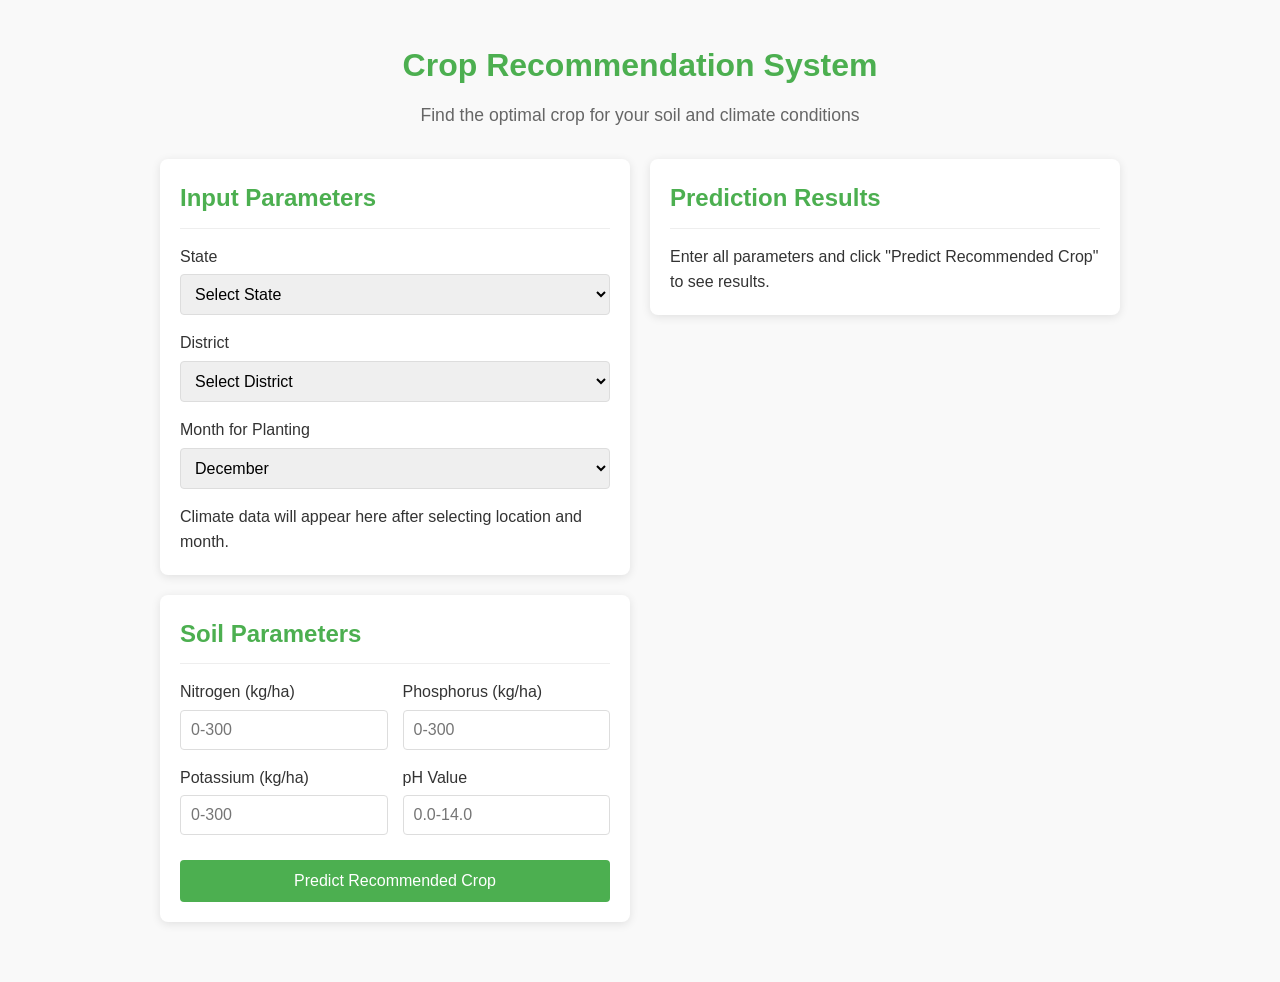
==== index.html @ c97e52af "Add files via upload" ====
<!DOCTYPE html>
<html lang="en">
<head>
    <meta charset="UTF-8">
    <meta name="viewport" content="width=device-width, initial-scale=1.0">
    <title>Crop Recommendation System</title>
    <link rel="stylesheet" href="https://cdnjs.cloudflare.com/ajax/libs/font-awesome/5.15.4/css/all.min.css">
    <style>
        :root {
            --primary-color: #4CAF50;
            --secondary-color: #2E7D32;
            --light-color: #E8F5E9;
            --dark-color: #1B5E20;
            --gray-color: #f5f5f5;
            --text-color: #333;
            --border-radius: 8px;
            --shadow: 0 2px 10px rgba(0, 0, 0, 0.1);
        }

        * {
            box-sizing: border-box;
            margin: 0;
            padding: 0;
        }

        body {
            font-family: 'Segoe UI', Tahoma, Geneva, Verdana, sans-serif;
            line-height: 1.6;
            color: var(--text-color);
            background-color: #f9f9f9;
            padding: 20px;
        }

        .container {
            max-width: 1000px;
            margin: 0 auto;
            padding: 20px;
        }

        header {
            text-align: center;
            margin-bottom: 30px;
        }

        header h1 {
            color: var(--primary-color);
            margin-bottom: 10px;
        }

        header p {
            color: #666;
            font-size: 1.1rem;
        }

        .main-content {
            display: flex;
            flex-wrap: wrap;
            gap: 20px;
        }

        .input-section, .result-section {
            flex: 1;
            min-width: 300px;
        }

        .card {
            background-color: white;
            border-radius: var(--border-radius);
            box-shadow: var(--shadow);
            padding: 20px;
            margin-bottom: 20px;
        }

        .card h2 {
            color: var(--primary-color);
            margin-bottom: 15px;
            padding-bottom: 10px;
            border-bottom: 1px solid #eee;
        }

        .form-group {
            margin-bottom: 15px;
        }

        label {
            display: block;
            margin-bottom: 5px;
            font-weight: 500;
        }

        input, select {
            width: 100%;
            padding: 10px;
            border: 1px solid #ddd;
            border-radius: 4px;
            font-size: 1rem;
        }

        input:focus, select:focus {
            outline: none;
            border-color: var(--primary-color);
            box-shadow: 0 0 0 2px rgba(76, 175, 80, 0.2);
        }

        .form-row {
            display: flex;
            gap: 15px;
        }

        .form-row .form-group {
            flex: 1;
        }

        button {
            background-color: var(--primary-color);
            color: white;
            border: none;
            padding: 12px 20px;
            font-size: 1rem;
            font-weight: 500;
            border-radius: 4px;
            cursor: pointer;
            transition: background-color 0.2s;
            width: 100%;
            margin-top: 10px;
        }

        button:hover {
            background-color: var(--secondary-color);
        }

        #loading {
            display: none;
            text-align: center;
            margin: 20px 0;
        }

        .spinner {
            border: 4px solid rgba(0, 0, 0, 0.1);
            border-radius: 50%;
            border-top: 4px solid var(--primary-color);
            width: 40px;
            height: 40px;
            animation: spin 1s linear infinite;
            margin: 0 auto;
        }

        @keyframes spin {
            0% { transform: rotate(0deg); }
            100% { transform: rotate(360deg); }
        }

        .climate-card {
            background-color: var(--light-color);
            border-radius: var(--border-radius);
            padding: 15px;
            margin-top: 15px;
        }

        .climate-card h3 {
            color: var(--secondary-color);
            margin-bottom: 10px;
            font-size: 1.1rem;
        }

        .climate-info {
            display: flex;
            flex-wrap: wrap;
            gap: 15px;
        }

        .climate-item {
            flex: 1;
            min-width: 100px;
            padding: 10px;
            background-color: white;
            border-radius: 4px;
            box-shadow: 0 1px 3px rgba(0, 0, 0, 0.1);
            display: flex;
            align-items: center;
            gap: 10px;
        }

        .climate-item i {
            color: var(--primary-color);
            font-size: 1.2rem;
        }

        .result-card {
            background-color: white;
            border-radius: var(--border-radius);
            box-shadow: var(--shadow);
            padding: 20px;
            text-align: center;
        }

        .crop-result {
            margin: 20px 0;
        }

        .crop-result i {
            color: var(--primary-color);
            font-size: 3rem;
            margin-bottom: 10px;
        }

        .crop-result h3 {
            color: var(--secondary-color);
            font-size: 1.5rem;
        }

        .climate-summary {
            background-color: var(--gray-color);
            border-radius: var(--border-radius);
            padding: 15px;
            text-align: left;
        }

        .climate-summary p {
            margin-bottom: 10px;
            font-weight: 500;
        }

        .climate-summary ul {
            list-style-type: none;
        }

        .climate-summary li {
            margin-bottom: 5px;
            display: flex;
            justify-content: space-between;
        }

        .error {
            color: #d32f2f;
            background-color: #ffebee;
            padding: 10px;
            border-radius: 4px;
            margin-top: 10px;
        }

        @media (max-width: 768px) {
            .main-content {
                flex-direction: column;
            }
            
            .input-section, .result-section {
                width: 100%;
            }
        }
    </style>
</head>
<body>
    <div class="container">
        <header>
            <h1>Crop Recommendation System</h1>
            <p>Find the optimal crop for your soil and climate conditions</p>
        </header>

        <div class="main-content">
            <div class="input-section">
                <div class="card">
                    <h2>Input Parameters</h2>
                    
                    <div class="form-group">
                        <label for="state">State</label>
                        <select id="state" required>
                            <option value="">Select State</option>
                            <option value="Andhra Pradesh">Andhra Pradesh</option>
                            <option value="Assam">Assam</option>
                            <option value="Bihar">Bihar</option>
                            <option value="Chhattisgarh">Chhattisgarh</option>
                            <option value="Gujarat">Gujarat</option>
                            <option value="Haryana">Haryana</option>
                            <option value="Karnataka">Karnataka</option>
                            <option value="Kerala">Kerala</option>
                            <option value="Madhya Pradesh">Madhya Pradesh</option>
                            <option value="Maharashtra">Maharashtra</option>
                            <option value="Odisha">Odisha</option>
                            <option value="Punjab">Punjab</option>
                            <option value="Rajasthan">Rajasthan</option>
                            <option value="Tamil Nadu">Tamil Nadu</option>
                            <option value="Telangana">Telangana</option>
                            <option value="Uttar Pradesh">Uttar Pradesh</option>
                            <option value="West Bengal">West Bengal</option>
                        </select>
                    </div>
                    
                    <div class="form-group">
                        <label for="district">District</label>
                        <select id="district" required>
                            <option value="">Select District</option>
                            <!-- Will be populated based on state -->
                            <option value="Sample District">Sample District</option>
                        </select>
                    </div>
                    
                    <div class="form-group">
                        <label for="month">Month for Planting</label>
                        <select id="month" required>
                            <!-- Populated via JavaScript -->
                        </select>
                    </div>
                    
                    <div id="climate-info">
                        <!-- Climate information will be displayed here -->
                        <p>Climate data will appear here after selecting location and month.</p>
                    </div>
                </div>
                
                <div class="card">
                    <h2>Soil Parameters</h2>
                    
                    <div class="form-row">
                        <div class="form-group">
                            <label for="nitrogen">Nitrogen (kg/ha)</label>
                            <input type="number" id="nitrogen" min="0" max="300" placeholder="0-300" required>
                        </div>
                        
                        <div class="form-group">
                            <label for="phosphorus">Phosphorus (kg/ha)</label>
                            <input type="number" id="phosphorus" min="0" max="300" placeholder="0-300" required>
                        </div>
                    </div>
                    
                    <div class="form-row">
                        <div class="form-group">
                            <label for="potassium">Potassium (kg/ha)</label>
                            <input type="number" id="potassium" min="0" max="300" placeholder="0-300" required>
                        </div>
                        
                        <div class="form-group">
                            <label for="ph">pH Value</label>
                            <input type="number" id="ph" min="0" max="14" step="0.1" placeholder="0.0-14.0" required>
                        </div>
                    </div>
                    
                    <button id="predict-btn">Predict Recommended Crop</button>
                </div>
            </div>
            
            <div class="result-section">
                <div class="card">
                    <h2>Prediction Results</h2>
                    
                    <div id="loading">
                        <div class="spinner"></div>
                        <p>Analyzing your inputs...</p>
                    </div>
                    
                    <div id="result">
                        <!-- Results will be displayed here -->
                        <p>Enter all parameters and click "Predict Recommended Crop" to see results.</p>
                    </div>
                </div>
            </div>
        </div>
    </div>

    <script src="script.js"></script>
</body>
</html>
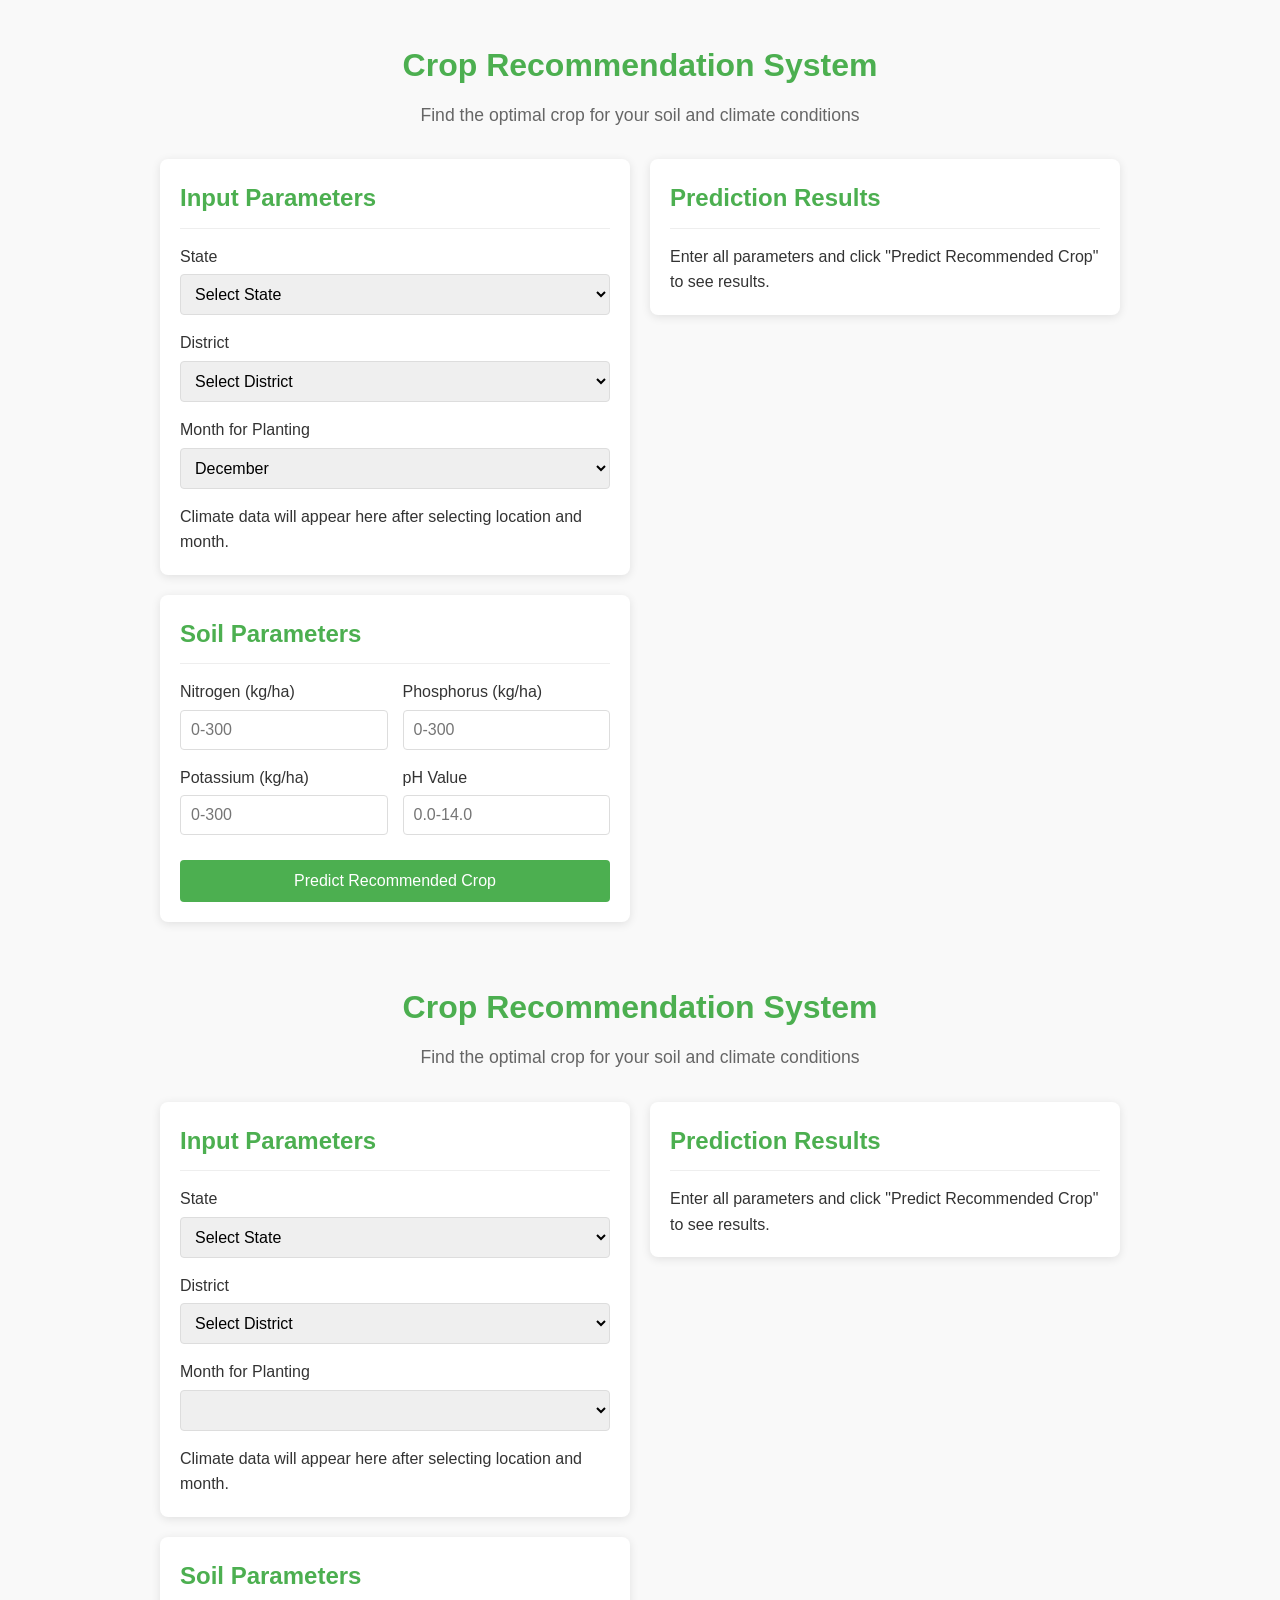
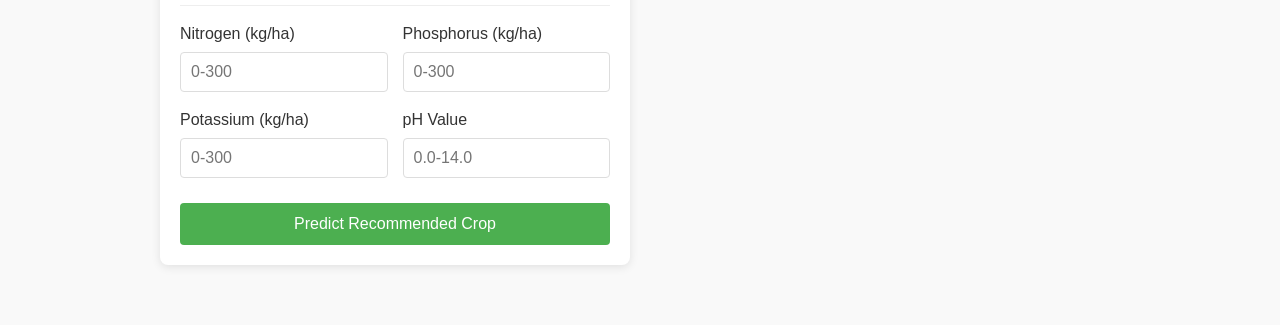
==== commit caf400bd: "Resolved merge conflicts in frontend files" ====
--- a/index.html
+++ b/index.html
@@ -1,362 +1,726 @@
-<!DOCTYPE html>
-<html lang="en">
-<head>
-    <meta charset="UTF-8">
-    <meta name="viewport" content="width=device-width, initial-scale=1.0">
-    <title>Crop Recommendation System</title>
-    <link rel="stylesheet" href="https://cdnjs.cloudflare.com/ajax/libs/font-awesome/5.15.4/css/all.min.css">
-    <style>
-        :root {
-            --primary-color: #4CAF50;
-            --secondary-color: #2E7D32;
-            --light-color: #E8F5E9;
-            --dark-color: #1B5E20;
-            --gray-color: #f5f5f5;
-            --text-color: #333;
-            --border-radius: 8px;
-            --shadow: 0 2px 10px rgba(0, 0, 0, 0.1);
-        }
-
-        * {
-            box-sizing: border-box;
-            margin: 0;
-            padding: 0;
-        }
-
-        body {
-            font-family: 'Segoe UI', Tahoma, Geneva, Verdana, sans-serif;
-            line-height: 1.6;
-            color: var(--text-color);
-            background-color: #f9f9f9;
-            padding: 20px;
-        }
-
-        .container {
-            max-width: 1000px;
-            margin: 0 auto;
-            padding: 20px;
-        }
-
-        header {
-            text-align: center;
-            margin-bottom: 30px;
-        }
-
-        header h1 {
-            color: var(--primary-color);
-            margin-bottom: 10px;
-        }
-
-        header p {
-            color: #666;
-            font-size: 1.1rem;
-        }
-
-        .main-content {
-            display: flex;
-            flex-wrap: wrap;
-            gap: 20px;
-        }
-
-        .input-section, .result-section {
-            flex: 1;
-            min-width: 300px;
-        }
-
-        .card {
-            background-color: white;
-            border-radius: var(--border-radius);
-            box-shadow: var(--shadow);
-            padding: 20px;
-            margin-bottom: 20px;
-        }
-
-        .card h2 {
-            color: var(--primary-color);
-            margin-bottom: 15px;
-            padding-bottom: 10px;
-            border-bottom: 1px solid #eee;
-        }
-
-        .form-group {
-            margin-bottom: 15px;
-        }
-
-        label {
-            display: block;
-            margin-bottom: 5px;
-            font-weight: 500;
-        }
-
-        input, select {
-            width: 100%;
-            padding: 10px;
-            border: 1px solid #ddd;
-            border-radius: 4px;
-            font-size: 1rem;
-        }
-
-        input:focus, select:focus {
-            outline: none;
-            border-color: var(--primary-color);
-            box-shadow: 0 0 0 2px rgba(76, 175, 80, 0.2);
-        }
-
-        .form-row {
-            display: flex;
-            gap: 15px;
-        }
-
-        .form-row .form-group {
-            flex: 1;
-        }
-
-        button {
-            background-color: var(--primary-color);
-            color: white;
-            border: none;
-            padding: 12px 20px;
-            font-size: 1rem;
-            font-weight: 500;
-            border-radius: 4px;
-            cursor: pointer;
-            transition: background-color 0.2s;
-            width: 100%;
-            margin-top: 10px;
-        }
-
-        button:hover {
-            background-color: var(--secondary-color);
-        }
-
-        #loading {
-            display: none;
-            text-align: center;
-            margin: 20px 0;
-        }
-
-        .spinner {
-            border: 4px solid rgba(0, 0, 0, 0.1);
-            border-radius: 50%;
-            border-top: 4px solid var(--primary-color);
-            width: 40px;
-            height: 40px;
-            animation: spin 1s linear infinite;
-            margin: 0 auto;
-        }
-
-        @keyframes spin {
-            0% { transform: rotate(0deg); }
-            100% { transform: rotate(360deg); }
-        }
-
-        .climate-card {
-            background-color: var(--light-color);
-            border-radius: var(--border-radius);
-            padding: 15px;
-            margin-top: 15px;
-        }
-
-        .climate-card h3 {
-            color: var(--secondary-color);
-            margin-bottom: 10px;
-            font-size: 1.1rem;
-        }
-
-        .climate-info {
-            display: flex;
-            flex-wrap: wrap;
-            gap: 15px;
-        }
-
-        .climate-item {
-            flex: 1;
-            min-width: 100px;
-            padding: 10px;
-            background-color: white;
-            border-radius: 4px;
-            box-shadow: 0 1px 3px rgba(0, 0, 0, 0.1);
-            display: flex;
-            align-items: center;
-            gap: 10px;
-        }
-
-        .climate-item i {
-            color: var(--primary-color);
-            font-size: 1.2rem;
-        }
-
-        .result-card {
-            background-color: white;
-            border-radius: var(--border-radius);
-            box-shadow: var(--shadow);
-            padding: 20px;
-            text-align: center;
-        }
-
-        .crop-result {
-            margin: 20px 0;
-        }
-
-        .crop-result i {
-            color: var(--primary-color);
-            font-size: 3rem;
-            margin-bottom: 10px;
-        }
-
-        .crop-result h3 {
-            color: var(--secondary-color);
-            font-size: 1.5rem;
-        }
-
-        .climate-summary {
-            background-color: var(--gray-color);
-            border-radius: var(--border-radius);
-            padding: 15px;
-            text-align: left;
-        }
-
-        .climate-summary p {
-            margin-bottom: 10px;
-            font-weight: 500;
-        }
-
-        .climate-summary ul {
-            list-style-type: none;
-        }
-
-        .climate-summary li {
-            margin-bottom: 5px;
-            display: flex;
-            justify-content: space-between;
-        }
-
-        .error {
-            color: #d32f2f;
-            background-color: #ffebee;
-            padding: 10px;
-            border-radius: 4px;
-            margin-top: 10px;
-        }
-
-        @media (max-width: 768px) {
-            .main-content {
-                flex-direction: column;
-            }
-            
-            .input-section, .result-section {
-                width: 100%;
-            }
-        }
-    </style>
-</head>
-<body>
-    <div class="container">
-        <header>
-            <h1>Crop Recommendation System</h1>
-            <p>Find the optimal crop for your soil and climate conditions</p>
-        </header>
-
-        <div class="main-content">
-            <div class="input-section">
-                <div class="card">
-                    <h2>Input Parameters</h2>
-                    
-                    <div class="form-group">
-                        <label for="state">State</label>
-                        <select id="state" required>
-                            <option value="">Select State</option>
-                            <option value="Andhra Pradesh">Andhra Pradesh</option>
-                            <option value="Assam">Assam</option>
-                            <option value="Bihar">Bihar</option>
-                            <option value="Chhattisgarh">Chhattisgarh</option>
-                            <option value="Gujarat">Gujarat</option>
-                            <option value="Haryana">Haryana</option>
-                            <option value="Karnataka">Karnataka</option>
-                            <option value="Kerala">Kerala</option>
-                            <option value="Madhya Pradesh">Madhya Pradesh</option>
-                            <option value="Maharashtra">Maharashtra</option>
-                            <option value="Odisha">Odisha</option>
-                            <option value="Punjab">Punjab</option>
-                            <option value="Rajasthan">Rajasthan</option>
-                            <option value="Tamil Nadu">Tamil Nadu</option>
-                            <option value="Telangana">Telangana</option>
-                            <option value="Uttar Pradesh">Uttar Pradesh</option>
-                            <option value="West Bengal">West Bengal</option>
-                        </select>
-                    </div>
-                    
-                    <div class="form-group">
-                        <label for="district">District</label>
-                        <select id="district" required>
-                            <option value="">Select District</option>
-                            <!-- Will be populated based on state -->
-                            <option value="Sample District">Sample District</option>
-                        </select>
-                    </div>
-                    
-                    <div class="form-group">
-                        <label for="month">Month for Planting</label>
-                        <select id="month" required>
-                            <!-- Populated via JavaScript -->
-                        </select>
-                    </div>
-                    
-                    <div id="climate-info">
-                        <!-- Climate information will be displayed here -->
-                        <p>Climate data will appear here after selecting location and month.</p>
-                    </div>
-                </div>
-                
-                <div class="card">
-                    <h2>Soil Parameters</h2>
-                    
-                    <div class="form-row">
-                        <div class="form-group">
-                            <label for="nitrogen">Nitrogen (kg/ha)</label>
-                            <input type="number" id="nitrogen" min="0" max="300" placeholder="0-300" required>
-                        </div>
-                        
-                        <div class="form-group">
-                            <label for="phosphorus">Phosphorus (kg/ha)</label>
-                            <input type="number" id="phosphorus" min="0" max="300" placeholder="0-300" required>
-                        </div>
-                    </div>
-                    
-                    <div class="form-row">
-                        <div class="form-group">
-                            <label for="potassium">Potassium (kg/ha)</label>
-                            <input type="number" id="potassium" min="0" max="300" placeholder="0-300" required>
-                        </div>
-                        
-                        <div class="form-group">
-                            <label for="ph">pH Value</label>
-                            <input type="number" id="ph" min="0" max="14" step="0.1" placeholder="0.0-14.0" required>
-                        </div>
-                    </div>
-                    
-                    <button id="predict-btn">Predict Recommended Crop</button>
-                </div>
-            </div>
-            
-            <div class="result-section">
-                <div class="card">
-                    <h2>Prediction Results</h2>
-                    
-                    <div id="loading">
-                        <div class="spinner"></div>
-                        <p>Analyzing your inputs...</p>
-                    </div>
-                    
-                    <div id="result">
-                        <!-- Results will be displayed here -->
-                        <p>Enter all parameters and click "Predict Recommended Crop" to see results.</p>
-                    </div>
-                </div>
-            </div>
-        </div>
-    </div>
-
-    <script src="script.js"></script>
-</body>
+
+<!DOCTYPE html>
+<html lang="en">
+<head>
+    <meta charset="UTF-8">
+    <meta name="viewport" content="width=device-width, initial-scale=1.0">
+    <title>Crop Recommendation System</title>
+    <link rel="stylesheet" href="https://cdnjs.cloudflare.com/ajax/libs/font-awesome/5.15.4/css/all.min.css">
+    <style>
+        :root {
+            --primary-color: #4CAF50;
+            --secondary-color: #2E7D32;
+            --light-color: #E8F5E9;
+            --dark-color: #1B5E20;
+            --gray-color: #f5f5f5;
+            --text-color: #333;
+            --border-radius: 8px;
+            --shadow: 0 2px 10px rgba(0, 0, 0, 0.1);
+        }
+
+        * {
+            box-sizing: border-box;
+            margin: 0;
+            padding: 0;
+        }
+
+        body {
+            font-family: 'Segoe UI', Tahoma, Geneva, Verdana, sans-serif;
+            line-height: 1.6;
+            color: var(--text-color);
+            background-color: #f9f9f9;
+            padding: 20px;
+        }
+
+        .container {
+            max-width: 1000px;
+            margin: 0 auto;
+            padding: 20px;
+        }
+
+        header {
+            text-align: center;
+            margin-bottom: 30px;
+        }
+
+        header h1 {
+            color: var(--primary-color);
+            margin-bottom: 10px;
+        }
+
+        header p {
+            color: #666;
+            font-size: 1.1rem;
+        }
+
+        .main-content {
+            display: flex;
+            flex-wrap: wrap;
+            gap: 20px;
+        }
+
+        .input-section, .result-section {
+            flex: 1;
+            min-width: 300px;
+        }
+
+        .card {
+            background-color: white;
+            border-radius: var(--border-radius);
+            box-shadow: var(--shadow);
+            padding: 20px;
+            margin-bottom: 20px;
+        }
+
+        .card h2 {
+            color: var(--primary-color);
+            margin-bottom: 15px;
+            padding-bottom: 10px;
+            border-bottom: 1px solid #eee;
+        }
+
+        .form-group {
+            margin-bottom: 15px;
+        }
+
+        label {
+            display: block;
+            margin-bottom: 5px;
+            font-weight: 500;
+        }
+
+        input, select {
+            width: 100%;
+            padding: 10px;
+            border: 1px solid #ddd;
+            border-radius: 4px;
+            font-size: 1rem;
+        }
+
+        input:focus, select:focus {
+            outline: none;
+            border-color: var(--primary-color);
+            box-shadow: 0 0 0 2px rgba(76, 175, 80, 0.2);
+        }
+
+        .form-row {
+            display: flex;
+            gap: 15px;
+        }
+
+        .form-row .form-group {
+            flex: 1;
+        }
+
+        button {
+            background-color: var(--primary-color);
+            color: white;
+            border: none;
+            padding: 12px 20px;
+            font-size: 1rem;
+            font-weight: 500;
+            border-radius: 4px;
+            cursor: pointer;
+            transition: background-color 0.2s;
+            width: 100%;
+            margin-top: 10px;
+        }
+
+        button:hover {
+            background-color: var(--secondary-color);
+        }
+
+        #loading {
+            display: none;
+            text-align: center;
+            margin: 20px 0;
+        }
+
+        .spinner {
+            border: 4px solid rgba(0, 0, 0, 0.1);
+            border-radius: 50%;
+            border-top: 4px solid var(--primary-color);
+            width: 40px;
+            height: 40px;
+            animation: spin 1s linear infinite;
+            margin: 0 auto;
+        }
+
+        @keyframes spin {
+            0% { transform: rotate(0deg); }
+            100% { transform: rotate(360deg); }
+        }
+
+        .climate-card {
+            background-color: var(--light-color);
+            border-radius: var(--border-radius);
+            padding: 15px;
+            margin-top: 15px;
+        }
+
+        .climate-card h3 {
+            color: var(--secondary-color);
+            margin-bottom: 10px;
+            font-size: 1.1rem;
+        }
+
+        .climate-info {
+            display: flex;
+            flex-wrap: wrap;
+            gap: 15px;
+        }
+
+        .climate-item {
+            flex: 1;
+            min-width: 100px;
+            padding: 10px;
+            background-color: white;
+            border-radius: 4px;
+            box-shadow: 0 1px 3px rgba(0, 0, 0, 0.1);
+            display: flex;
+            align-items: center;
+            gap: 10px;
+        }
+
+        .climate-item i {
+            color: var(--primary-color);
+            font-size: 1.2rem;
+        }
+
+        .result-card {
+            background-color: white;
+            border-radius: var(--border-radius);
+            box-shadow: var(--shadow);
+            padding: 20px;
+            text-align: center;
+        }
+
+        .crop-result {
+            margin: 20px 0;
+        }
+
+        .crop-result i {
+            color: var(--primary-color);
+            font-size: 3rem;
+            margin-bottom: 10px;
+        }
+
+        .crop-result h3 {
+            color: var(--secondary-color);
+            font-size: 1.5rem;
+        }
+
+        .climate-summary {
+            background-color: var(--gray-color);
+            border-radius: var(--border-radius);
+            padding: 15px;
+            text-align: left;
+        }
+
+        .climate-summary p {
+            margin-bottom: 10px;
+            font-weight: 500;
+        }
+
+        .climate-summary ul {
+            list-style-type: none;
+        }
+
+        .climate-summary li {
+            margin-bottom: 5px;
+            display: flex;
+            justify-content: space-between;
+        }
+
+        .error {
+            color: #d32f2f;
+            background-color: #ffebee;
+            padding: 10px;
+            border-radius: 4px;
+            margin-top: 10px;
+        }
+
+        @media (max-width: 768px) {
+            .main-content {
+                flex-direction: column;
+            }
+            
+            .input-section, .result-section {
+                width: 100%;
+            }
+        }
+    </style>
+</head>
+<body>
+    <div class="container">
+        <header>
+            <h1>Crop Recommendation System</h1>
+            <p>Find the optimal crop for your soil and climate conditions</p>
+        </header>
+
+        <div class="main-content">
+            <div class="input-section">
+                <div class="card">
+                    <h2>Input Parameters</h2>
+                    
+                    <div class="form-group">
+                        <label for="state">State</label>
+                        <select id="state" required>
+                            <option value="">Select State</option>
+                            <option value="Andhra Pradesh">Andhra Pradesh</option>
+                            <option value="Assam">Assam</option>
+                            <option value="Bihar">Bihar</option>
+                            <option value="Chhattisgarh">Chhattisgarh</option>
+                            <option value="Gujarat">Gujarat</option>
+                            <option value="Haryana">Haryana</option>
+                            <option value="Karnataka">Karnataka</option>
+                            <option value="Kerala">Kerala</option>
+                            <option value="Madhya Pradesh">Madhya Pradesh</option>
+                            <option value="Maharashtra">Maharashtra</option>
+                            <option value="Odisha">Odisha</option>
+                            <option value="Punjab">Punjab</option>
+                            <option value="Rajasthan">Rajasthan</option>
+                            <option value="Tamil Nadu">Tamil Nadu</option>
+                            <option value="Telangana">Telangana</option>
+                            <option value="Uttar Pradesh">Uttar Pradesh</option>
+                            <option value="West Bengal">West Bengal</option>
+                        </select>
+                    </div>
+                    
+                    <div class="form-group">
+                        <label for="district">District</label>
+                        <select id="district" required>
+                            <option value="">Select District</option>
+                            <!-- Will be populated based on state -->
+                            <option value="Sample District">Sample District</option>
+                        </select>
+                    </div>
+                    
+                    <div class="form-group">
+                        <label for="month">Month for Planting</label>
+                        <select id="month" required>
+                            <!-- Populated via JavaScript -->
+                        </select>
+                    </div>
+                    
+                    <div id="climate-info">
+                        <!-- Climate information will be displayed here -->
+                        <p>Climate data will appear here after selecting location and month.</p>
+                    </div>
+                </div>
+                
+                <div class="card">
+                    <h2>Soil Parameters</h2>
+                    
+                    <div class="form-row">
+                        <div class="form-group">
+                            <label for="nitrogen">Nitrogen (kg/ha)</label>
+                            <input type="number" id="nitrogen" min="0" max="300" placeholder="0-300" required>
+                        </div>
+                        
+                        <div class="form-group">
+                            <label for="phosphorus">Phosphorus (kg/ha)</label>
+                            <input type="number" id="phosphorus" min="0" max="300" placeholder="0-300" required>
+                        </div>
+                    </div>
+                    
+                    <div class="form-row">
+                        <div class="form-group">
+                            <label for="potassium">Potassium (kg/ha)</label>
+                            <input type="number" id="potassium" min="0" max="300" placeholder="0-300" required>
+                        </div>
+                        
+                        <div class="form-group">
+                            <label for="ph">pH Value</label>
+                            <input type="number" id="ph" min="0" max="14" step="0.1" placeholder="0.0-14.0" required>
+                        </div>
+                    </div>
+                    
+                    <button id="predict-btn">Predict Recommended Crop</button>
+                </div>
+            </div>
+            
+            <div class="result-section">
+                <div class="card">
+                    <h2>Prediction Results</h2>
+                    
+                    <div id="loading">
+                        <div class="spinner"></div>
+                        <p>Analyzing your inputs...</p>
+                    </div>
+                    
+                    <div id="result">
+                        <!-- Results will be displayed here -->
+                        <p>Enter all parameters and click "Predict Recommended Crop" to see results.</p>
+                    </div>
+                </div>
+            </div>
+        </div>
+    </div>
+
+    <script src="script.js"></script>
+</body>
+
+<!DOCTYPE html>
+<html lang="en">
+<head>
+    <meta charset="UTF-8">
+    <meta name="viewport" content="width=device-width, initial-scale=1.0">
+    <title>Crop Recommendation System</title>
+    <link rel="stylesheet" href="https://cdnjs.cloudflare.com/ajax/libs/font-awesome/5.15.4/css/all.min.css">
+    <style>
+        :root {
+            --primary-color: #4CAF50;
+            --secondary-color: #2E7D32;
+            --light-color: #E8F5E9;
+            --dark-color: #1B5E20;
+            --gray-color: #f5f5f5;
+            --text-color: #333;
+            --border-radius: 8px;
+            --shadow: 0 2px 10px rgba(0, 0, 0, 0.1);
+        }
+
+        * {
+            box-sizing: border-box;
+            margin: 0;
+            padding: 0;
+        }
+
+        body {
+            font-family: 'Segoe UI', Tahoma, Geneva, Verdana, sans-serif;
+            line-height: 1.6;
+            color: var(--text-color);
+            background-color: #f9f9f9;
+            padding: 20px;
+        }
+
+        .container {
+            max-width: 1000px;
+            margin: 0 auto;
+            padding: 20px;
+        }
+
+        header {
+            text-align: center;
+            margin-bottom: 30px;
+        }
+
+        header h1 {
+            color: var(--primary-color);
+            margin-bottom: 10px;
+        }
+
+        header p {
+            color: #666;
+            font-size: 1.1rem;
+        }
+
+        .main-content {
+            display: flex;
+            flex-wrap: wrap;
+            gap: 20px;
+        }
+
+        .input-section, .result-section {
+            flex: 1;
+            min-width: 300px;
+        }
+
+        .card {
+            background-color: white;
+            border-radius: var(--border-radius);
+            box-shadow: var(--shadow);
+            padding: 20px;
+            margin-bottom: 20px;
+        }
+
+        .card h2 {
+            color: var(--primary-color);
+            margin-bottom: 15px;
+            padding-bottom: 10px;
+            border-bottom: 1px solid #eee;
+        }
+
+        .form-group {
+            margin-bottom: 15px;
+        }
+
+        label {
+            display: block;
+            margin-bottom: 5px;
+            font-weight: 500;
+        }
+
+        input, select {
+            width: 100%;
+            padding: 10px;
+            border: 1px solid #ddd;
+            border-radius: 4px;
+            font-size: 1rem;
+        }
+
+        input:focus, select:focus {
+            outline: none;
+            border-color: var(--primary-color);
+            box-shadow: 0 0 0 2px rgba(76, 175, 80, 0.2);
+        }
+
+        .form-row {
+            display: flex;
+            gap: 15px;
+        }
+
+        .form-row .form-group {
+            flex: 1;
+        }
+
+        button {
+            background-color: var(--primary-color);
+            color: white;
+            border: none;
+            padding: 12px 20px;
+            font-size: 1rem;
+            font-weight: 500;
+            border-radius: 4px;
+            cursor: pointer;
+            transition: background-color 0.2s;
+            width: 100%;
+            margin-top: 10px;
+        }
+
+        button:hover {
+            background-color: var(--secondary-color);
+        }
+
+        #loading {
+            display: none;
+            text-align: center;
+            margin: 20px 0;
+        }
+
+        .spinner {
+            border: 4px solid rgba(0, 0, 0, 0.1);
+            border-radius: 50%;
+            border-top: 4px solid var(--primary-color);
+            width: 40px;
+            height: 40px;
+            animation: spin 1s linear infinite;
+            margin: 0 auto;
+        }
+
+        @keyframes spin {
+            0% { transform: rotate(0deg); }
+            100% { transform: rotate(360deg); }
+        }
+
+        .climate-card {
+            background-color: var(--light-color);
+            border-radius: var(--border-radius);
+            padding: 15px;
+            margin-top: 15px;
+        }
+
+        .climate-card h3 {
+            color: var(--secondary-color);
+            margin-bottom: 10px;
+            font-size: 1.1rem;
+        }
+
+        .climate-info {
+            display: flex;
+            flex-wrap: wrap;
+            gap: 15px;
+        }
+
+        .climate-item {
+            flex: 1;
+            min-width: 100px;
+            padding: 10px;
+            background-color: white;
+            border-radius: 4px;
+            box-shadow: 0 1px 3px rgba(0, 0, 0, 0.1);
+            display: flex;
+            align-items: center;
+            gap: 10px;
+        }
+
+        .climate-item i {
+            color: var(--primary-color);
+            font-size: 1.2rem;
+        }
+
+        .result-card {
+            background-color: white;
+            border-radius: var(--border-radius);
+            box-shadow: var(--shadow);
+            padding: 20px;
+            text-align: center;
+        }
+
+        .crop-result {
+            margin: 20px 0;
+        }
+
+        .crop-result i {
+            color: var(--primary-color);
+            font-size: 3rem;
+            margin-bottom: 10px;
+        }
+
+        .crop-result h3 {
+            color: var(--secondary-color);
+            font-size: 1.5rem;
+        }
+
+        .climate-summary {
+            background-color: var(--gray-color);
+            border-radius: var(--border-radius);
+            padding: 15px;
+            text-align: left;
+        }
+
+        .climate-summary p {
+            margin-bottom: 10px;
+            font-weight: 500;
+        }
+
+        .climate-summary ul {
+            list-style-type: none;
+        }
+
+        .climate-summary li {
+            margin-bottom: 5px;
+            display: flex;
+            justify-content: space-between;
+        }
+
+        .error {
+            color: #d32f2f;
+            background-color: #ffebee;
+            padding: 10px;
+            border-radius: 4px;
+            margin-top: 10px;
+        }
+
+        @media (max-width: 768px) {
+            .main-content {
+                flex-direction: column;
+            }
+            
+            .input-section, .result-section {
+                width: 100%;
+            }
+        }
+    </style>
+</head>
+<body>
+    <div class="container">
+        <header>
+            <h1>Crop Recommendation System</h1>
+            <p>Find the optimal crop for your soil and climate conditions</p>
+        </header>
+
+        <div class="main-content">
+            <div class="input-section">
+                <div class="card">
+                    <h2>Input Parameters</h2>
+                    
+                    <div class="form-group">
+                        <label for="state">State</label>
+                        <select id="state" required>
+                            <option value="">Select State</option>
+                            <option value="Andhra Pradesh">Andhra Pradesh</option>
+                            <option value="Assam">Assam</option>
+                            <option value="Bihar">Bihar</option>
+                            <option value="Chhattisgarh">Chhattisgarh</option>
+                            <option value="Gujarat">Gujarat</option>
+                            <option value="Haryana">Haryana</option>
+                            <option value="Karnataka">Karnataka</option>
+                            <option value="Kerala">Kerala</option>
+                            <option value="Madhya Pradesh">Madhya Pradesh</option>
+                            <option value="Maharashtra">Maharashtra</option>
+                            <option value="Odisha">Odisha</option>
+                            <option value="Punjab">Punjab</option>
+                            <option value="Rajasthan">Rajasthan</option>
+                            <option value="Tamil Nadu">Tamil Nadu</option>
+                            <option value="Telangana">Telangana</option>
+                            <option value="Uttar Pradesh">Uttar Pradesh</option>
+                            <option value="West Bengal">West Bengal</option>
+                        </select>
+                    </div>
+                    
+                    <div class="form-group">
+                        <label for="district">District</label>
+                        <select id="district" required>
+                            <option value="">Select District</option>
+                            <!-- Will be populated based on state -->
+                            <option value="Sample District">Sample District</option>
+                        </select>
+                    </div>
+                    
+                    <div class="form-group">
+                        <label for="month">Month for Planting</label>
+                        <select id="month" required>
+                            <!-- Populated via JavaScript -->
+                        </select>
+                    </div>
+                    
+                    <div id="climate-info">
+                        <!-- Climate information will be displayed here -->
+                        <p>Climate data will appear here after selecting location and month.</p>
+                    </div>
+                </div>
+                
+                <div class="card">
+                    <h2>Soil Parameters</h2>
+                    
+                    <div class="form-row">
+                        <div class="form-group">
+                            <label for="nitrogen">Nitrogen (kg/ha)</label>
+                            <input type="number" id="nitrogen" min="0" max="300" placeholder="0-300" required>
+                        </div>
+                        
+                        <div class="form-group">
+                            <label for="phosphorus">Phosphorus (kg/ha)</label>
+                            <input type="number" id="phosphorus" min="0" max="300" placeholder="0-300" required>
+                        </div>
+                    </div>
+                    
+                    <div class="form-row">
+                        <div class="form-group">
+                            <label for="potassium">Potassium (kg/ha)</label>
+                            <input type="number" id="potassium" min="0" max="300" placeholder="0-300" required>
+                        </div>
+                        
+                        <div class="form-group">
+                            <label for="ph">pH Value</label>
+                            <input type="number" id="ph" min="0" max="14" step="0.1" placeholder="0.0-14.0" required>
+                        </div>
+                    </div>
+                    
+                    <button id="predict-btn">Predict Recommended Crop</button>
+                </div>
+            </div>
+            
+            <div class="result-section">
+                <div class="card">
+                    <h2>Prediction Results</h2>
+                    
+                    <div id="loading">
+                        <div class="spinner"></div>
+                        <p>Analyzing your inputs...</p>
+                    </div>
+                    
+                    <div id="result">
+                        <!-- Results will be displayed here -->
+                        <p>Enter all parameters and click "Predict Recommended Crop" to see results.</p>
+                    </div>
+                </div>
+            </div>
+        </div>
+    </div>
+
+    <script src="script.js"></script>
+</body>
+
 </html>
